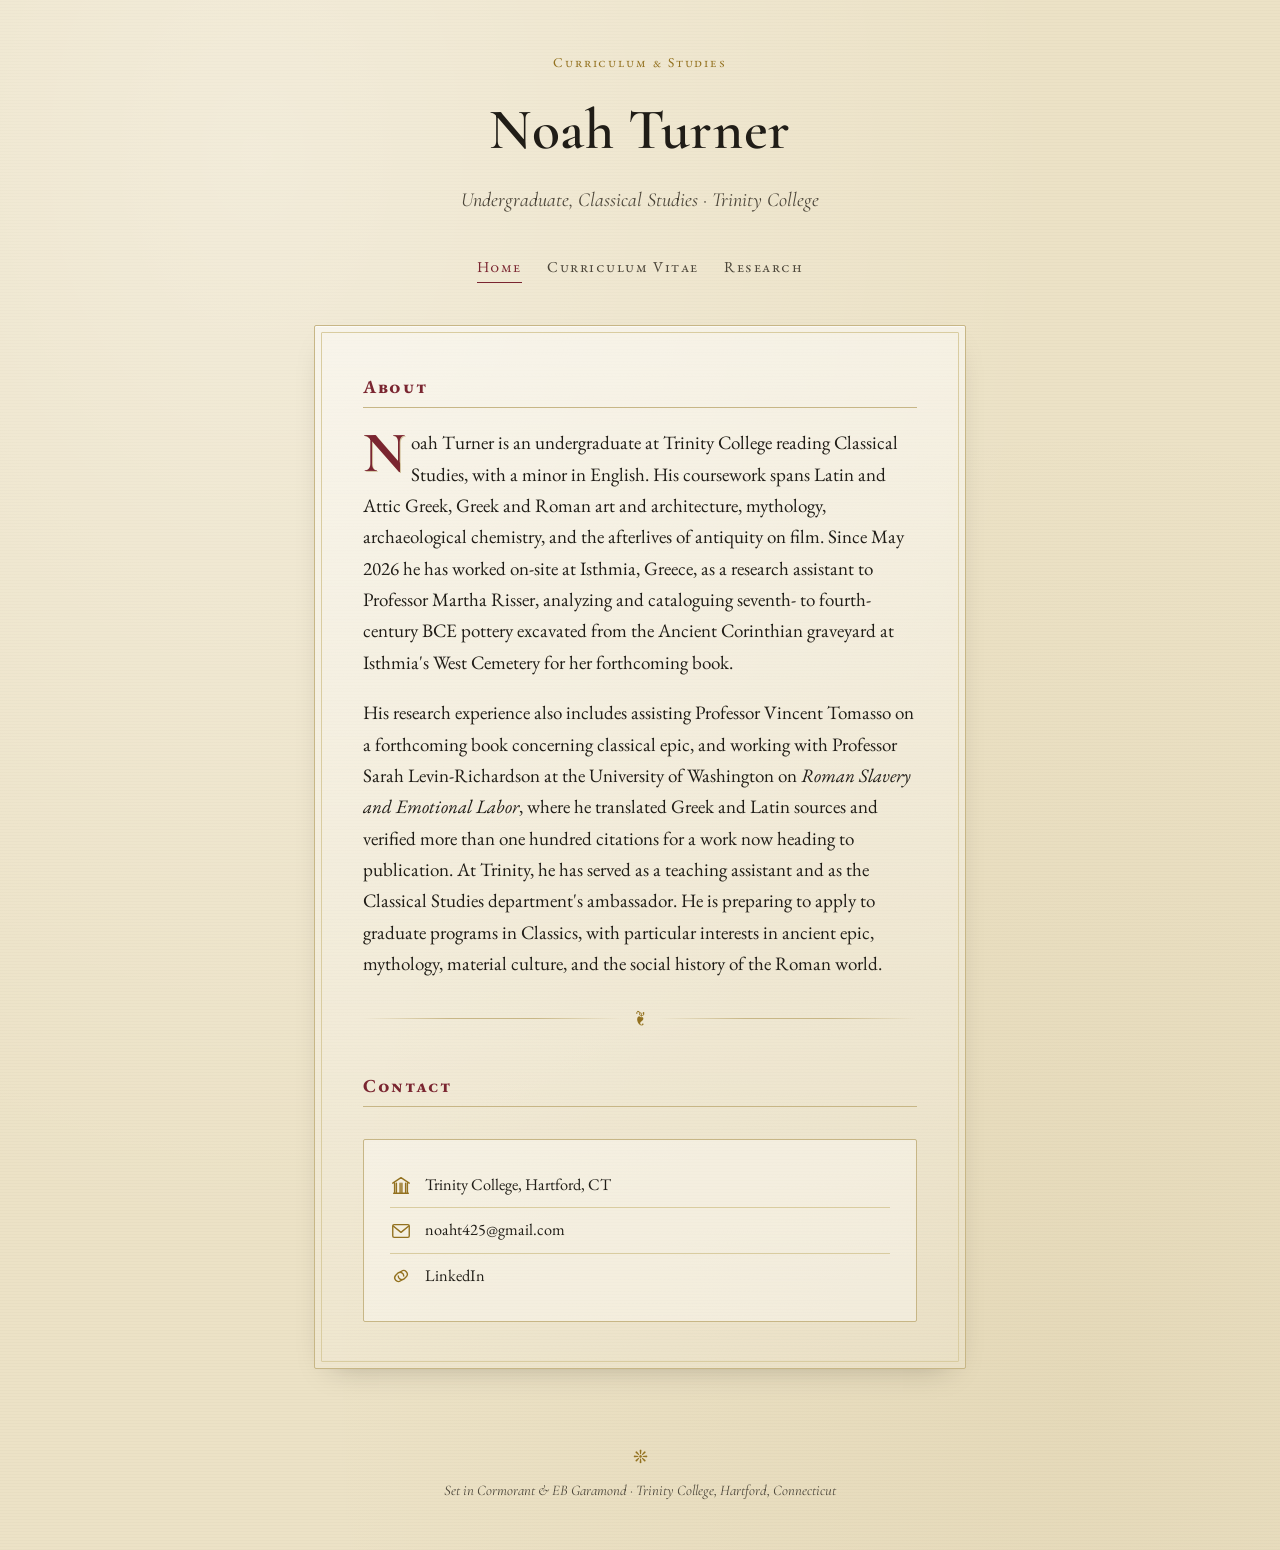
==== index.html @ b7ee2b7f "Add files via upload" ====
<!DOCTYPE html>
<html lang="en">
<head>
<meta charset="UTF-8">
<meta name="viewport" content="width=device-width, initial-scale=1.0">
<title>Noah Turner — Classical Studies</title>
<meta name="description" content="Noah Turner, undergraduate in Classical Studies at Trinity College. CV, research, and contact.">
<link rel="preconnect" href="https://fonts.googleapis.com">
<link rel="preconnect" href="https://fonts.gstatic.com" crossorigin>
<link href="https://fonts.googleapis.com/css2?family=Cormorant+Garamond:ital,wght@0,500;0,600;0,700;1,500&family=EB+Garamond:ital,wght@0,400;0,500;0,600;1,400&display=swap" rel="stylesheet">
<link rel="stylesheet" href="styles.css">
</head>
<body>
<div class="page">

  <header class="masthead">
    <span class="eyebrow">Curriculum &amp; Studies</span>
    <h1>Noah Turner</h1>
    <p class="tagline">Undergraduate, Classical Studies &middot; Trinity College</p>
  </header>

  <nav class="wayfinder" aria-label="Primary">
    <a href="index.html" aria-current="page">Home</a>
    <a href="cv.html">Curriculum&nbsp;Vitae</a>
    <a href="research.html">Research</a>
  </nav>

  <main class="leaf drop">
    <h2 class="section-head">About</h2>
    <p>
      Noah Turner is an undergraduate at Trinity College reading Classical Studies,
      with a minor in English. His coursework spans Latin and Attic Greek, Greek and
      Roman art and architecture, mythology, archaeological chemistry, and the
      afterlives of antiquity on film. Since May 2026 he has worked on-site at
      Isthmia, Greece, as a research assistant to Professor Martha Risser, analyzing
      and cataloguing seventh- to fourth-century BCE pottery excavated from the
      Ancient Corinthian graveyard at Isthmia's West Cemetery for her forthcoming
      book.
    </p>
    <p>
      His research experience also includes assisting Professor Vincent Tomasso on a
      forthcoming book concerning classical epic, and working with Professor Sarah
      Levin-Richardson at the University of Washington on <em>Roman Slavery and
      Emotional Labor</em>, where he translated Greek and Latin sources and verified
      more than one hundred citations for a work now heading to publication. At
      Trinity, he has served as a teaching assistant and as the Classical Studies
      department's ambassador. He is preparing to apply to graduate programs in
      Classics, with particular interests in ancient epic, mythology, material
      culture, and the social history of the Roman world.
    </p>

    <div class="rule" role="presentation"><span class="fleuron">&#10086;</span></div>

    <h2 class="section-head">Contact</h2>
    <div class="contact-card">
      <div class="contact-row">
        <svg viewBox="0 0 24 24" fill="none" stroke="currentColor" stroke-width="1.5" aria-hidden="true">
          <path d="M4 21h16M5 21V10M19 21V10M3 10l9-6 9 6M7 10v11M11 10v11M13 10v11M17 10v11" stroke-linecap="round" stroke-linejoin="round"/>
        </svg>
        <span class="plain">Trinity College, Hartford, CT</span>
      </div>
      <div class="contact-row">
        <svg viewBox="0 0 24 24" fill="none" stroke="currentColor" stroke-width="1.5" aria-hidden="true">
          <rect x="3" y="5" width="18" height="14" rx="1.5"/>
          <path d="M3.5 6.5l8.5 7 8.5-7" stroke-linecap="round" stroke-linejoin="round"/>
        </svg>
        <a href="mailto:noaht425@gmail.com">noaht425@gmail.com</a>
      </div>
      <div class="contact-row">
        <svg viewBox="0 0 24 24" fill="none" stroke="currentColor" stroke-width="1.5" aria-hidden="true">
          <path d="M9 12a4 4 0 0 0 6 3.5l3-3a4 4 0 0 0-5.5-5.7L11 8" stroke-linecap="round" stroke-linejoin="round"/>
          <path d="M15 12a4 4 0 0 0-6-3.5l-3 3a4 4 0 0 0 5.5 5.7L13 16" stroke-linecap="round" stroke-linejoin="round"/>
        </svg>
        <a href="https://www.linkedin.com/in/noah-turner-00b842254/" target="_blank" rel="noopener">LinkedIn</a>
      </div>
    </div>
  </main>

</div>

<footer class="colophon">
  <span class="glyph">&#10058;</span>
  Set in Cormorant &amp; EB Garamond &middot; Trinity College, Hartford, Connecticut
</footer>

</body>
</html>
---- styles.css ----
/* ============================================================
   Noah Turner — Classics — site stylesheet
   A quiet scriptorium: vellum ground, rubricated rules,
   an illuminated initial, and a scribe's colophon on each leaf.
   ============================================================ */

:root {
  --ink: #201d17;
  --ink-soft: #4a4438;
  --vellum: #ece2c6;
  --vellum-deep: #e2d5ae;
  --gilt: #93711f;
  --gilt-bright: #b08a2c;
  --rubric: #7a2530;
  --bay: #47533b;
  --line: #c7b686;
  --line-faint: #d9cca0;
  --max-w: 700px;
  --serif-display: "Cormorant Garamond", "Iowan Old Style", "Palatino Linotype", Georgia, serif;
  --serif-body: "EB Garamond", "Iowan Old Style", "Palatino Linotype", Georgia, serif;
}

@media (prefers-reduced-motion: no-preference) {
  html { scroll-behavior: smooth; }
}

* { box-sizing: border-box; }

html, body {
  margin: 0;
  padding: 0;
}

body {
  background-color: var(--vellum);
  background-image:
    radial-gradient(ellipse at 20% 10%, rgba(255,255,255,0.35), transparent 55%),
    radial-gradient(ellipse at 85% 90%, rgba(147,113,31,0.08), transparent 50%),
    repeating-linear-gradient(
      0deg,
      rgba(74,68,56,0.025) 0px,
      rgba(74,68,56,0.025) 1px,
      transparent 1px,
      transparent 3px
    );
  color: var(--ink);
  font-family: var(--serif-body);
  font-size: 19px;
  line-height: 1.65;
  min-height: 100vh;
  -webkit-font-smoothing: antialiased;
}

a {
  color: var(--rubric);
  text-decoration-thickness: 1px;
  text-underline-offset: 3px;
}
a:hover { color: var(--gilt-bright); }
a:focus-visible,
button:focus-visible {
  outline: 2px solid var(--gilt-bright);
  outline-offset: 3px;
}

.page {
  max-width: var(--max-w);
  margin: 0 auto;
  padding: 3.2rem 1.5rem 2rem;
}

/* ---------- Header / masthead ---------- */

.masthead {
  text-align: center;
  margin-bottom: 2.4rem;
}

.masthead .eyebrow {
  display: block;
  font-family: var(--serif-body);
  font-variant: small-caps;
  letter-spacing: 0.14em;
  font-size: 0.85rem;
  color: var(--gilt);
  margin-bottom: 0.6rem;
}

.masthead h1 {
  font-family: var(--serif-display);
  font-weight: 600;
  font-size: clamp(2.6rem, 7vw, 3.6rem);
  letter-spacing: 0.01em;
  margin: 0 0 0.35rem;
  color: var(--ink);
}

.masthead .tagline {
  font-family: var(--serif-display);
  font-style: italic;
  font-size: 1.25rem;
  color: var(--ink-soft);
  margin: 0;
}

/* Ornamental rule with center fleuron */
.rule {
  display: flex;
  align-items: center;
  gap: 0.9rem;
  margin: 1.6rem 0;
  color: var(--gilt);
}
.rule::before,
.rule::after {
  content: "";
  flex: 1;
  height: 1px;
  background: linear-gradient(90deg, transparent, var(--line), var(--line), transparent);
}
.rule .fleuron {
  font-size: 1rem;
  transform: translateY(-1px);
}

/* ---------- Nav ---------- */

nav.wayfinder {
  display: flex;
  justify-content: center;
  gap: 1.6rem;
  font-variant: small-caps;
  letter-spacing: 0.1em;
  font-size: 0.95rem;
  margin-bottom: 2.6rem;
}
nav.wayfinder a {
  color: var(--ink-soft);
  text-decoration: none;
  padding-bottom: 2px;
  border-bottom: 1px solid transparent;
}
nav.wayfinder a:hover,
nav.wayfinder a[aria-current="page"] {
  color: var(--rubric);
  border-bottom-color: var(--rubric);
}

/* ---------- Content card ---------- */

.leaf {
  background: linear-gradient(180deg, rgba(255,255,255,0.5), rgba(255,255,255,0.15));
  border: 1px solid var(--line);
  border-radius: 2px;
  padding: 2.4rem clamp(1.4rem, 5vw, 3rem);
  position: relative;
  box-shadow: 0 1px 0 rgba(255,255,255,0.6) inset, 0 12px 30px -18px rgba(32,29,23,0.35);
}
.leaf::before {
  content: "";
  position: absolute;
  inset: 6px;
  border: 1px solid var(--line-faint);
  border-radius: 1px;
  pointer-events: none;
}

/* ---------- Drop cap (illuminated initial) ---------- */

.drop p:first-of-type::first-letter {
  float: left;
  font-family: var(--serif-display);
  font-weight: 700;
  font-size: 3.6rem;
  line-height: 0.78;
  padding: 0.06em 0.1em 0 0;
  color: var(--rubric);
  text-shadow: 1px 1px 0 rgba(147,113,31,0.35);
}

/* ---------- Section headings ---------- */

h2.section-head {
  font-family: var(--serif-body);
  font-variant: small-caps;
  letter-spacing: 0.09em;
  font-size: 1.15rem;
  color: var(--rubric);
  border-bottom: 1px solid var(--line);
  padding-bottom: 0.4rem;
  margin: 2.4rem 0 1.1rem;
}
h2.section-head:first-of-type { margin-top: 0.4rem; }

h3.entry-title {
  font-family: var(--serif-display);
  font-weight: 600;
  font-size: 1.25rem;
  margin: 0 0 0.1rem;
  color: var(--ink);
}

.entry {
  margin-bottom: 1.4rem;
}

.entry-meta {
  display: flex;
  justify-content: space-between;
  align-items: baseline;
  gap: 1rem;
  flex-wrap: wrap;
  font-style: italic;
  color: var(--ink-soft);
  font-size: 0.98rem;
  margin-bottom: 0.35rem;
}

.entry ul {
  margin: 0.3rem 0 0;
  padding-left: 1.2rem;
}
.entry li { margin-bottom: 0.3rem; }

/* ---------- Contact block ---------- */

.contact-card {
  border: 1px solid var(--line);
  border-radius: 2px;
  background: rgba(255,255,255,0.35);
  padding: 1.4rem 1.6rem;
  margin: 2rem 0 0.5rem;
}

.contact-row {
  display: flex;
  align-items: center;
  gap: 0.85rem;
  padding: 0.55rem 0;
}
.contact-row + .contact-row {
  border-top: 1px solid var(--line-faint);
}
.contact-row svg {
  flex: none;
  width: 22px;
  height: 22px;
  color: var(--gilt);
}
.contact-row a,
.contact-row span.plain {
  font-size: 1.02rem;
  text-decoration: none;
  color: var(--ink);
}
.contact-row a:hover { color: var(--rubric); text-decoration: underline; }

/* ---------- Skills / tag list ---------- */

.tag-list {
  display: flex;
  flex-wrap: wrap;
  gap: 0.5rem 0.6rem;
  margin-top: 0.4rem;
}
.tag {
  font-variant: small-caps;
  letter-spacing: 0.04em;
  font-size: 0.92rem;
  border: 1px solid var(--line);
  border-radius: 2px;
  padding: 0.2rem 0.65rem;
  color: var(--ink-soft);
  background: rgba(255,255,255,0.4);
}

.download-line {
  text-align: center;
  margin: 1.6rem 0 0.4rem;
  font-variant: small-caps;
  letter-spacing: 0.06em;
  font-size: 0.98rem;
}
.download-line a {
  border: 1px solid var(--rubric);
  padding: 0.5rem 1.3rem;
  border-radius: 2px;
  text-decoration: none;
  display: inline-block;
}
.download-line a:hover {
  background: var(--rubric);
  color: var(--vellum);
}

/* ---------- Colophon (footer) ---------- */

footer.colophon {
  max-width: var(--max-w);
  margin: 2.6rem auto 0;
  padding: 0 1.5rem 3rem;
  text-align: center;
  font-family: var(--serif-display);
  font-style: italic;
  font-size: 0.92rem;
  color: var(--ink-soft);
}
footer.colophon .glyph {
  display: block;
  color: var(--gilt);
  font-style: normal;
  font-size: 1.1rem;
  margin-bottom: 0.4rem;
}

/* ---------- Responsive ---------- */

@media (max-width: 520px) {
  body { font-size: 17.5px; }
  .leaf { padding: 1.8rem 1.2rem; }
  nav.wayfinder { gap: 1.1rem; font-size: 0.88rem; }
  .entry-meta { flex-direction: column; gap: 0.15rem; }
}

/* ---------- Print (CV page) ---------- */

@media print {
  body { background: #fff; }
  .leaf { box-shadow: none; border: none; }
  .leaf::before { display: none; }
  nav.wayfinder, .download-line, footer.colophon { display: none; }
}
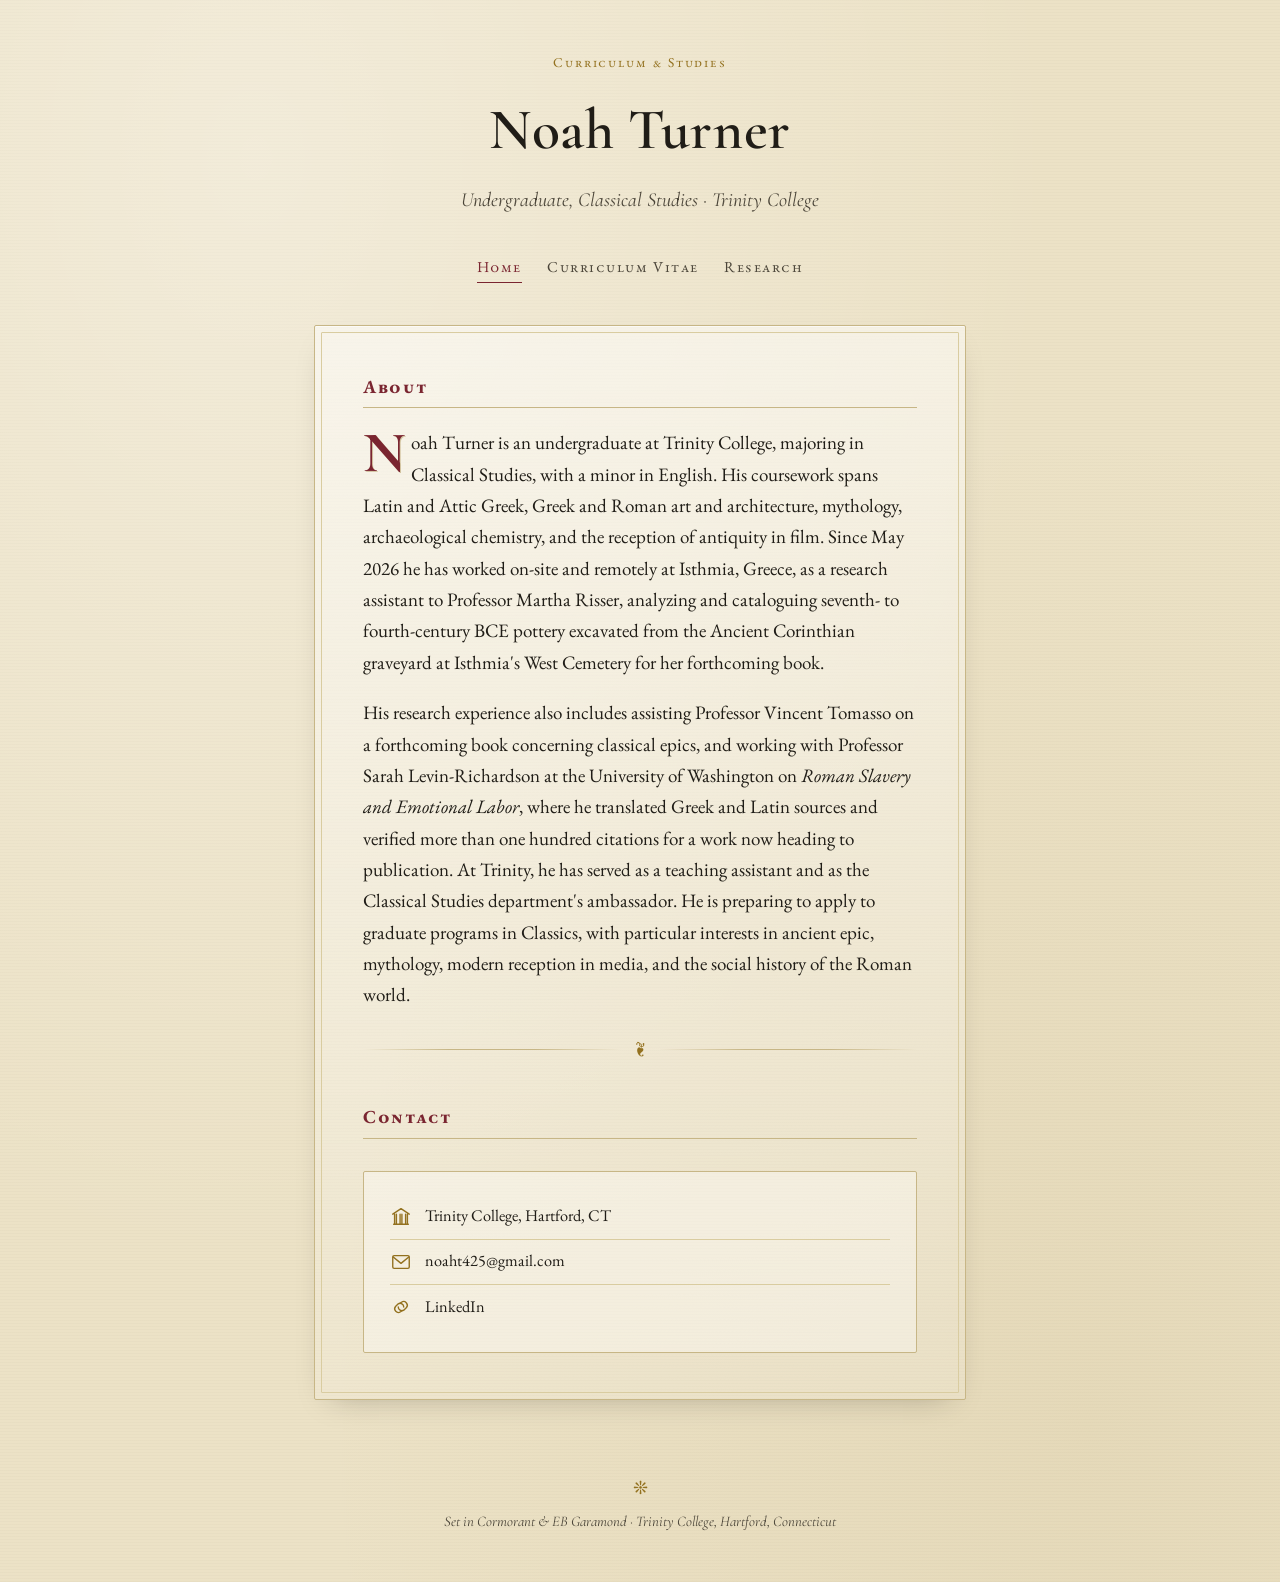
==== commit b5ab1d65: "Update index.html" ====
--- a/index.html
+++ b/index.html
@@ -28,10 +28,10 @@
   <main class="leaf drop">
     <h2 class="section-head">About</h2>
     <p>
-      Noah Turner is an undergraduate at Trinity College reading Classical Studies,
+      Noah Turner is an undergraduate at Trinity College, majoring in Classical Studies,
       with a minor in English. His coursework spans Latin and Attic Greek, Greek and
       Roman art and architecture, mythology, archaeological chemistry, and the
-      afterlives of antiquity on film. Since May 2026 he has worked on-site at
+      reception of antiquity in film. Since May 2026 he has worked on-site and remotely at
       Isthmia, Greece, as a research assistant to Professor Martha Risser, analyzing
       and cataloguing seventh- to fourth-century BCE pottery excavated from the
       Ancient Corinthian graveyard at Isthmia's West Cemetery for her forthcoming
@@ -39,14 +39,13 @@
     </p>
     <p>
       His research experience also includes assisting Professor Vincent Tomasso on a
-      forthcoming book concerning classical epic, and working with Professor Sarah
+      forthcoming book concerning classical epics, and working with Professor Sarah
       Levin-Richardson at the University of Washington on <em>Roman Slavery and
       Emotional Labor</em>, where he translated Greek and Latin sources and verified
       more than one hundred citations for a work now heading to publication. At
       Trinity, he has served as a teaching assistant and as the Classical Studies
       department's ambassador. He is preparing to apply to graduate programs in
-      Classics, with particular interests in ancient epic, mythology, material
-      culture, and the social history of the Roman world.
+      Classics, with particular interests in ancient epic, mythology, modern reception in media, and the social history of the Roman world.
     </p>
 
     <div class="rule" role="presentation"><span class="fleuron">&#10086;</span></div>
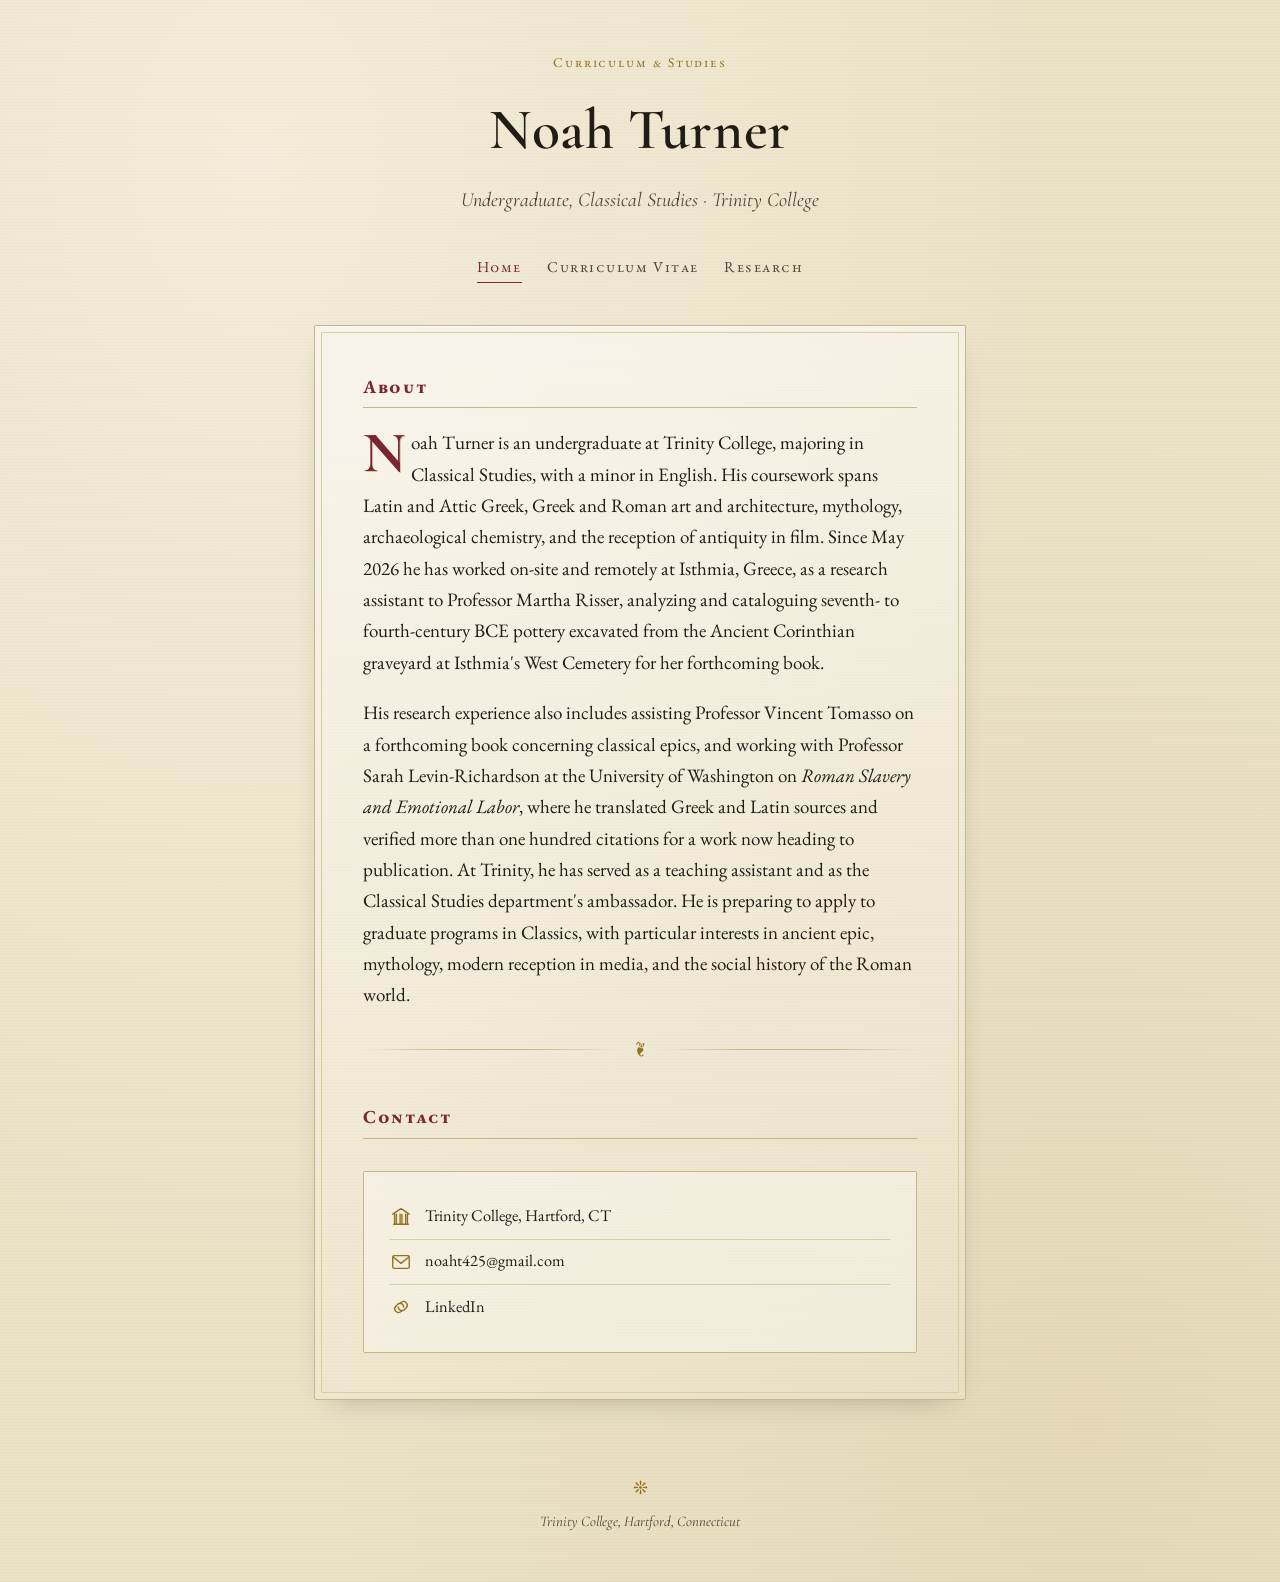
==== commit 6d6ef5be: "Update index.html" ====
--- a/index.html
+++ b/index.html
@@ -79,7 +79,7 @@
 
 <footer class="colophon">
   <span class="glyph">&#10058;</span>
-  Set in Cormorant &amp; EB Garamond &middot; Trinity College, Hartford, Connecticut
+  Trinity College, Hartford, Connecticut
 </footer>
 
 </body>
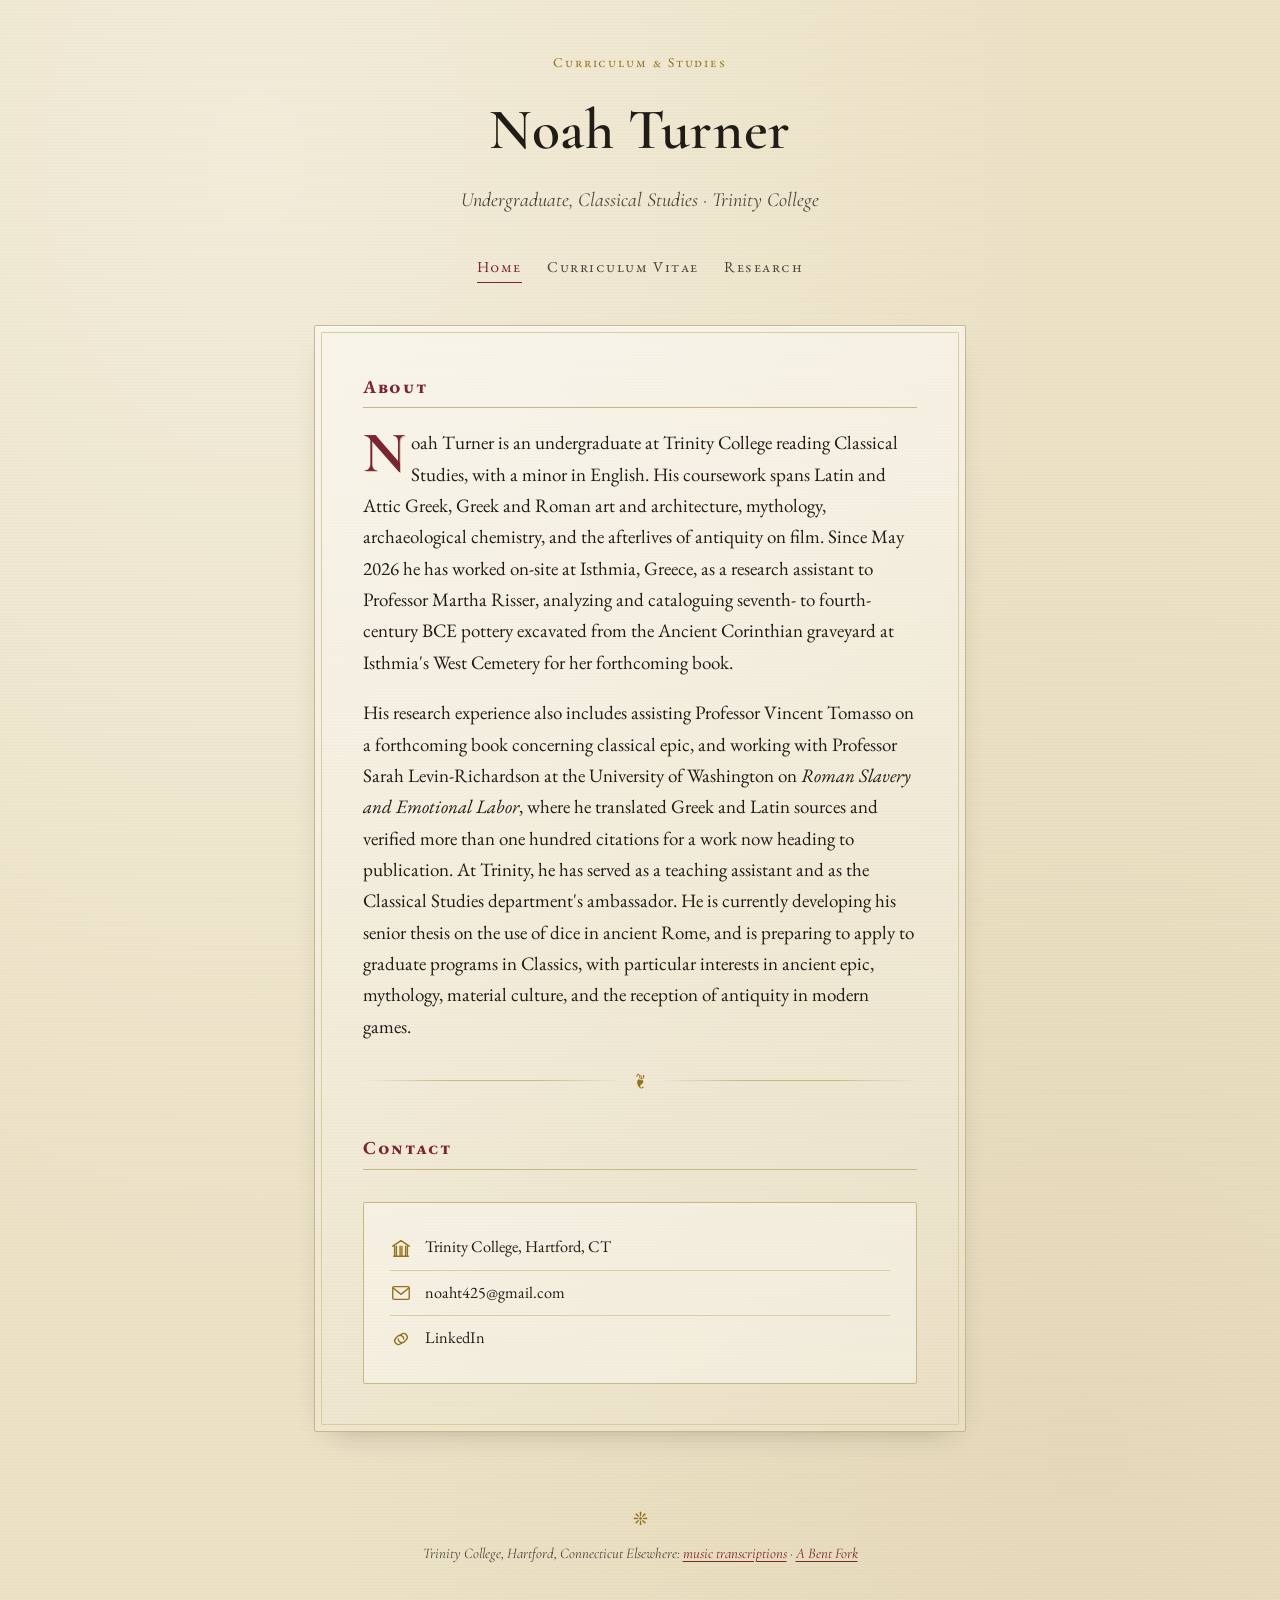
==== commit f33e2562: "Update index.html" ====
--- a/index.html
+++ b/index.html
@@ -28,10 +28,10 @@
   <main class="leaf drop">
     <h2 class="section-head">About</h2>
     <p>
-      Noah Turner is an undergraduate at Trinity College, majoring in Classical Studies,
+      Noah Turner is an undergraduate at Trinity College reading Classical Studies,
       with a minor in English. His coursework spans Latin and Attic Greek, Greek and
       Roman art and architecture, mythology, archaeological chemistry, and the
-      reception of antiquity in film. Since May 2026 he has worked on-site and remotely at
+      afterlives of antiquity on film. Since May 2026 he has worked on-site at
       Isthmia, Greece, as a research assistant to Professor Martha Risser, analyzing
       and cataloguing seventh- to fourth-century BCE pottery excavated from the
       Ancient Corinthian graveyard at Isthmia's West Cemetery for her forthcoming
@@ -39,13 +39,15 @@
     </p>
     <p>
       His research experience also includes assisting Professor Vincent Tomasso on a
-      forthcoming book concerning classical epics, and working with Professor Sarah
+      forthcoming book concerning classical epic, and working with Professor Sarah
       Levin-Richardson at the University of Washington on <em>Roman Slavery and
       Emotional Labor</em>, where he translated Greek and Latin sources and verified
       more than one hundred citations for a work now heading to publication. At
       Trinity, he has served as a teaching assistant and as the Classical Studies
-      department's ambassador. He is preparing to apply to graduate programs in
-      Classics, with particular interests in ancient epic, mythology, modern reception in media, and the social history of the Roman world.
+      department's ambassador. He is currently developing his senior thesis on the
+      use of dice in ancient Rome, and is preparing to apply to graduate programs in
+      Classics, with particular interests in ancient epic, mythology, material
+      culture, and the reception of antiquity in modern games.
     </p>
 
     <div class="rule" role="presentation"><span class="fleuron">&#10086;</span></div>
@@ -80,6 +82,7 @@
 <footer class="colophon">
   <span class="glyph">&#10058;</span>
   Trinity College, Hartford, Connecticut
+  <span class="elsewhere">Elsewhere: <a href="https://musescore.com/user/34465157" target="_blank" rel="noopener">music transcriptions</a> &middot; <a href="https://abentfork.com" target="_blank" rel="noopener">A Bent Fork</a></span>
 </footer>
 
 </body>
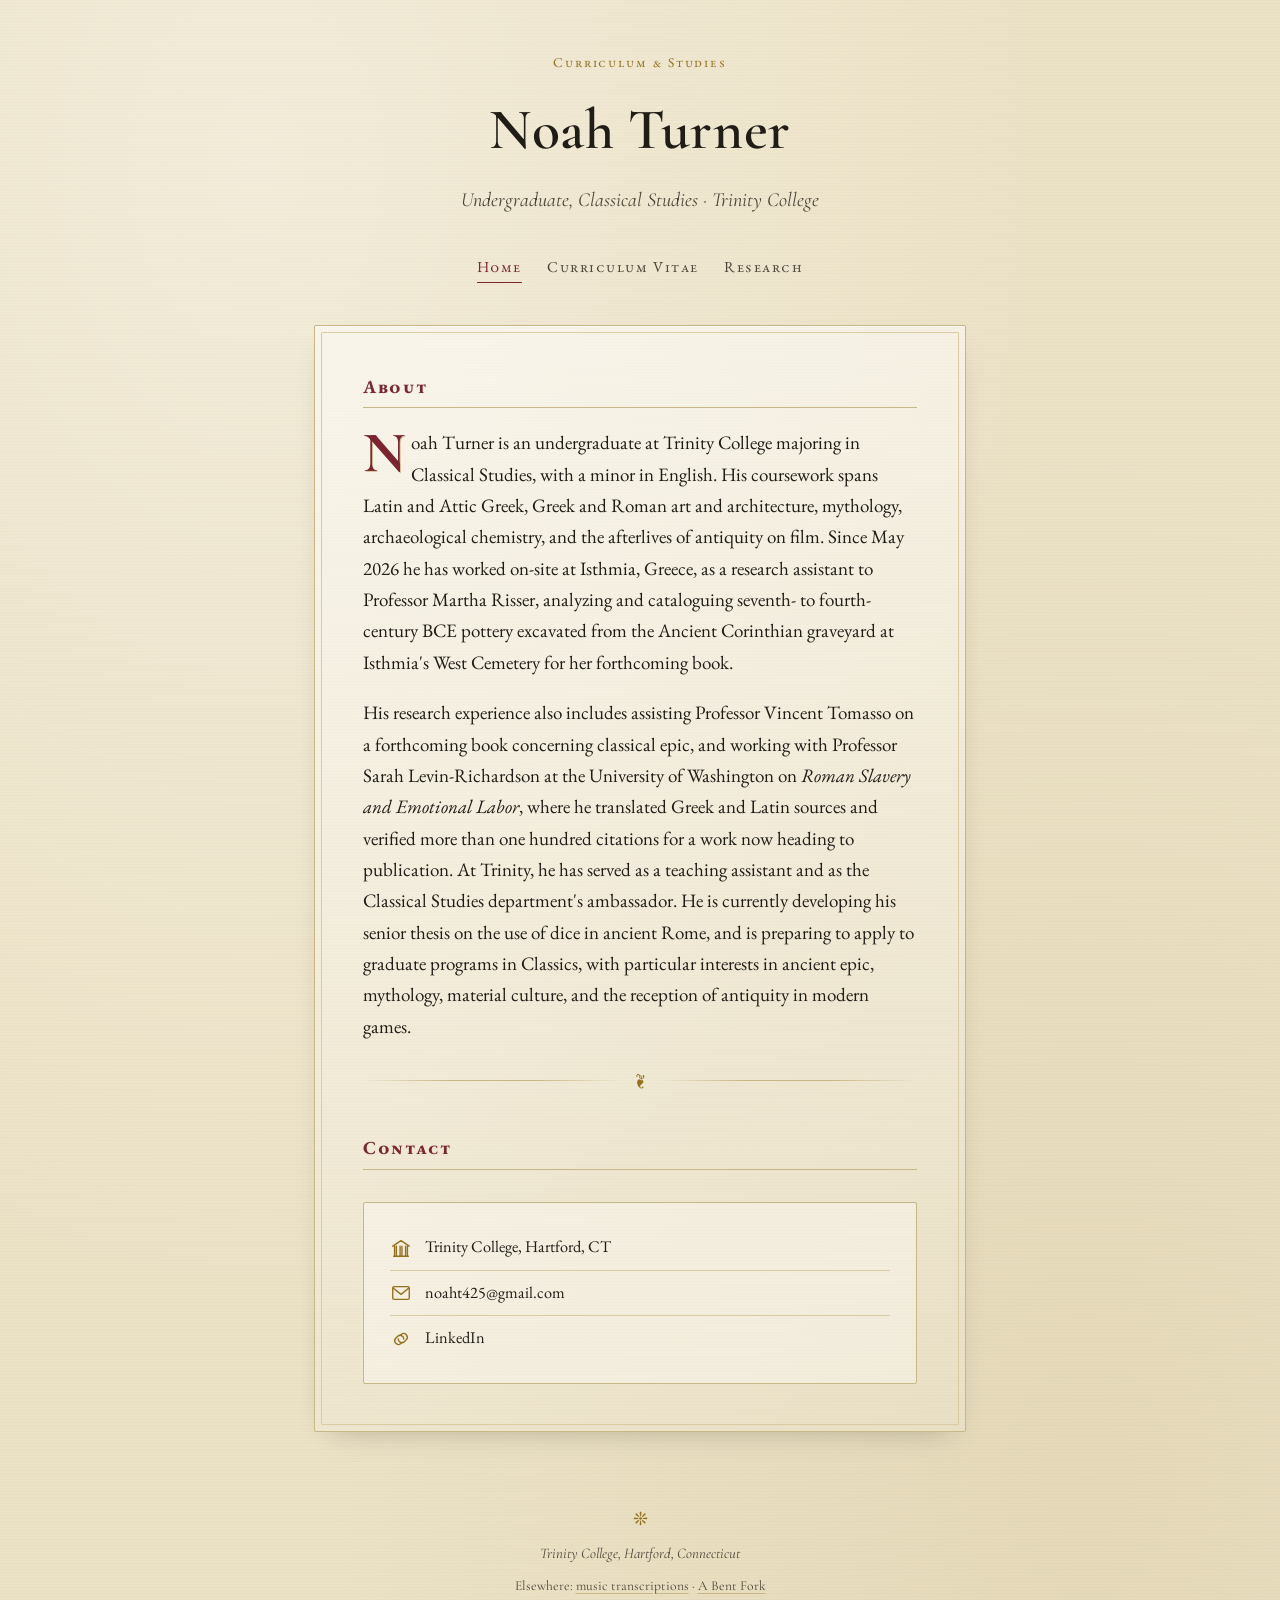
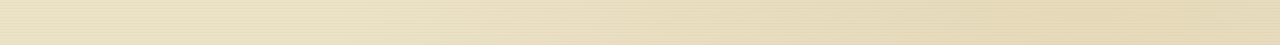
==== commit c05d988d: "Update index.html" ====
--- a/index.html
+++ b/index.html
@@ -28,7 +28,7 @@
   <main class="leaf drop">
     <h2 class="section-head">About</h2>
     <p>
-      Noah Turner is an undergraduate at Trinity College reading Classical Studies,
+      Noah Turner is an undergraduate at Trinity College majoring in Classical Studies,
       with a minor in English. His coursework spans Latin and Attic Greek, Greek and
       Roman art and architecture, mythology, archaeological chemistry, and the
       afterlives of antiquity on film. Since May 2026 he has worked on-site at
--- a/styles.css
+++ b/styles.css
@@ -313,6 +313,22 @@
   margin-bottom: 0.4rem;
 }
 
+footer.colophon .elsewhere {
+  display: block;
+  margin-top: 0.6rem;
+  font-style: normal;
+  font-size: 0.85rem;
+  color: var(--ink-soft);
+}
+footer.colophon .elsewhere a {
+  color: var(--ink-soft);
+  text-decoration: underline;
+  text-decoration-color: var(--line);
+}
+footer.colophon .elsewhere a:hover {
+  color: var(--rubric);
+}
+
 /* ---------- Responsive ---------- */
 
 @media (max-width: 520px) {
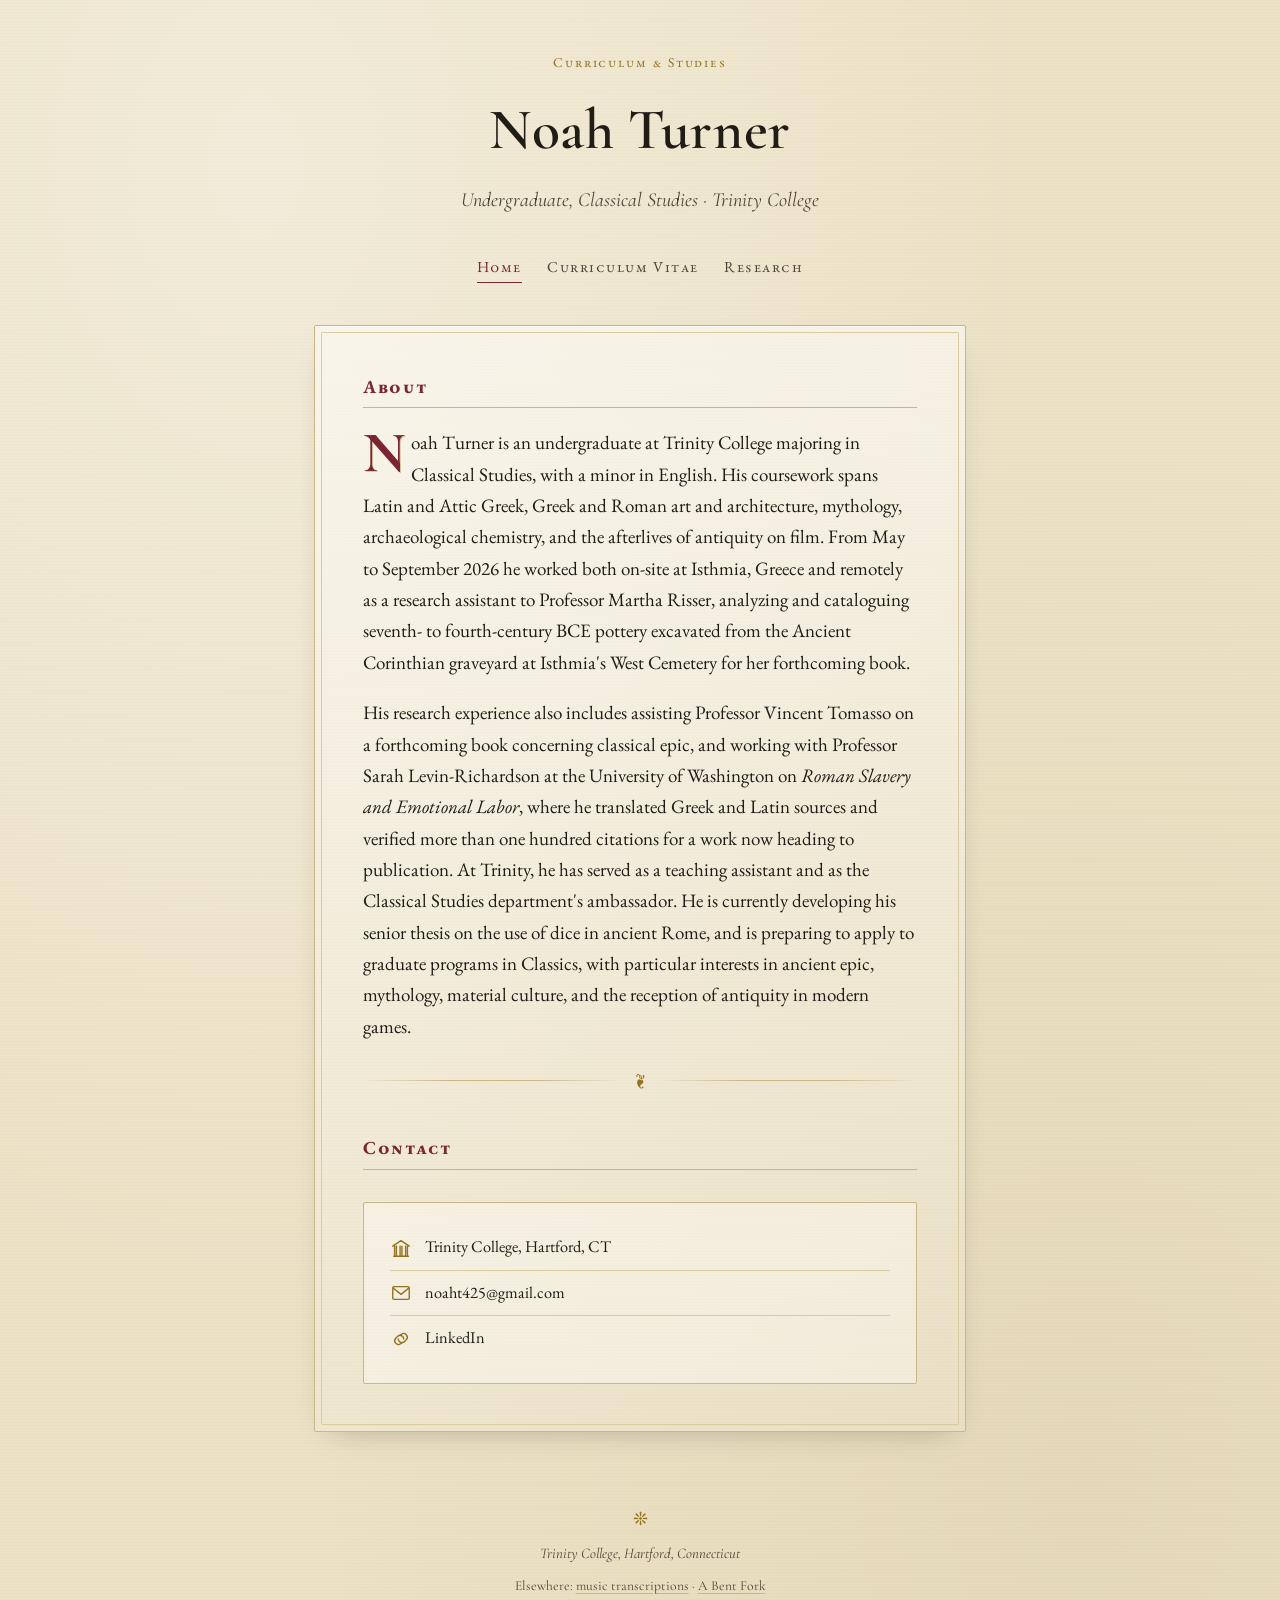
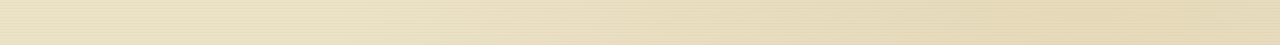
==== commit 1fa658b9: "Update index.html" ====
--- a/index.html
+++ b/index.html
@@ -31,8 +31,8 @@
       Noah Turner is an undergraduate at Trinity College majoring in Classical Studies,
       with a minor in English. His coursework spans Latin and Attic Greek, Greek and
       Roman art and architecture, mythology, archaeological chemistry, and the
-      afterlives of antiquity on film. Since May 2026 he has worked on-site at
-      Isthmia, Greece, as a research assistant to Professor Martha Risser, analyzing
+      afterlives of antiquity on film. From May to September 2026 he worked both on-site at
+      Isthmia, Greece and remotely as a research assistant to Professor Martha Risser, analyzing
       and cataloguing seventh- to fourth-century BCE pottery excavated from the
       Ancient Corinthian graveyard at Isthmia's West Cemetery for her forthcoming
       book.
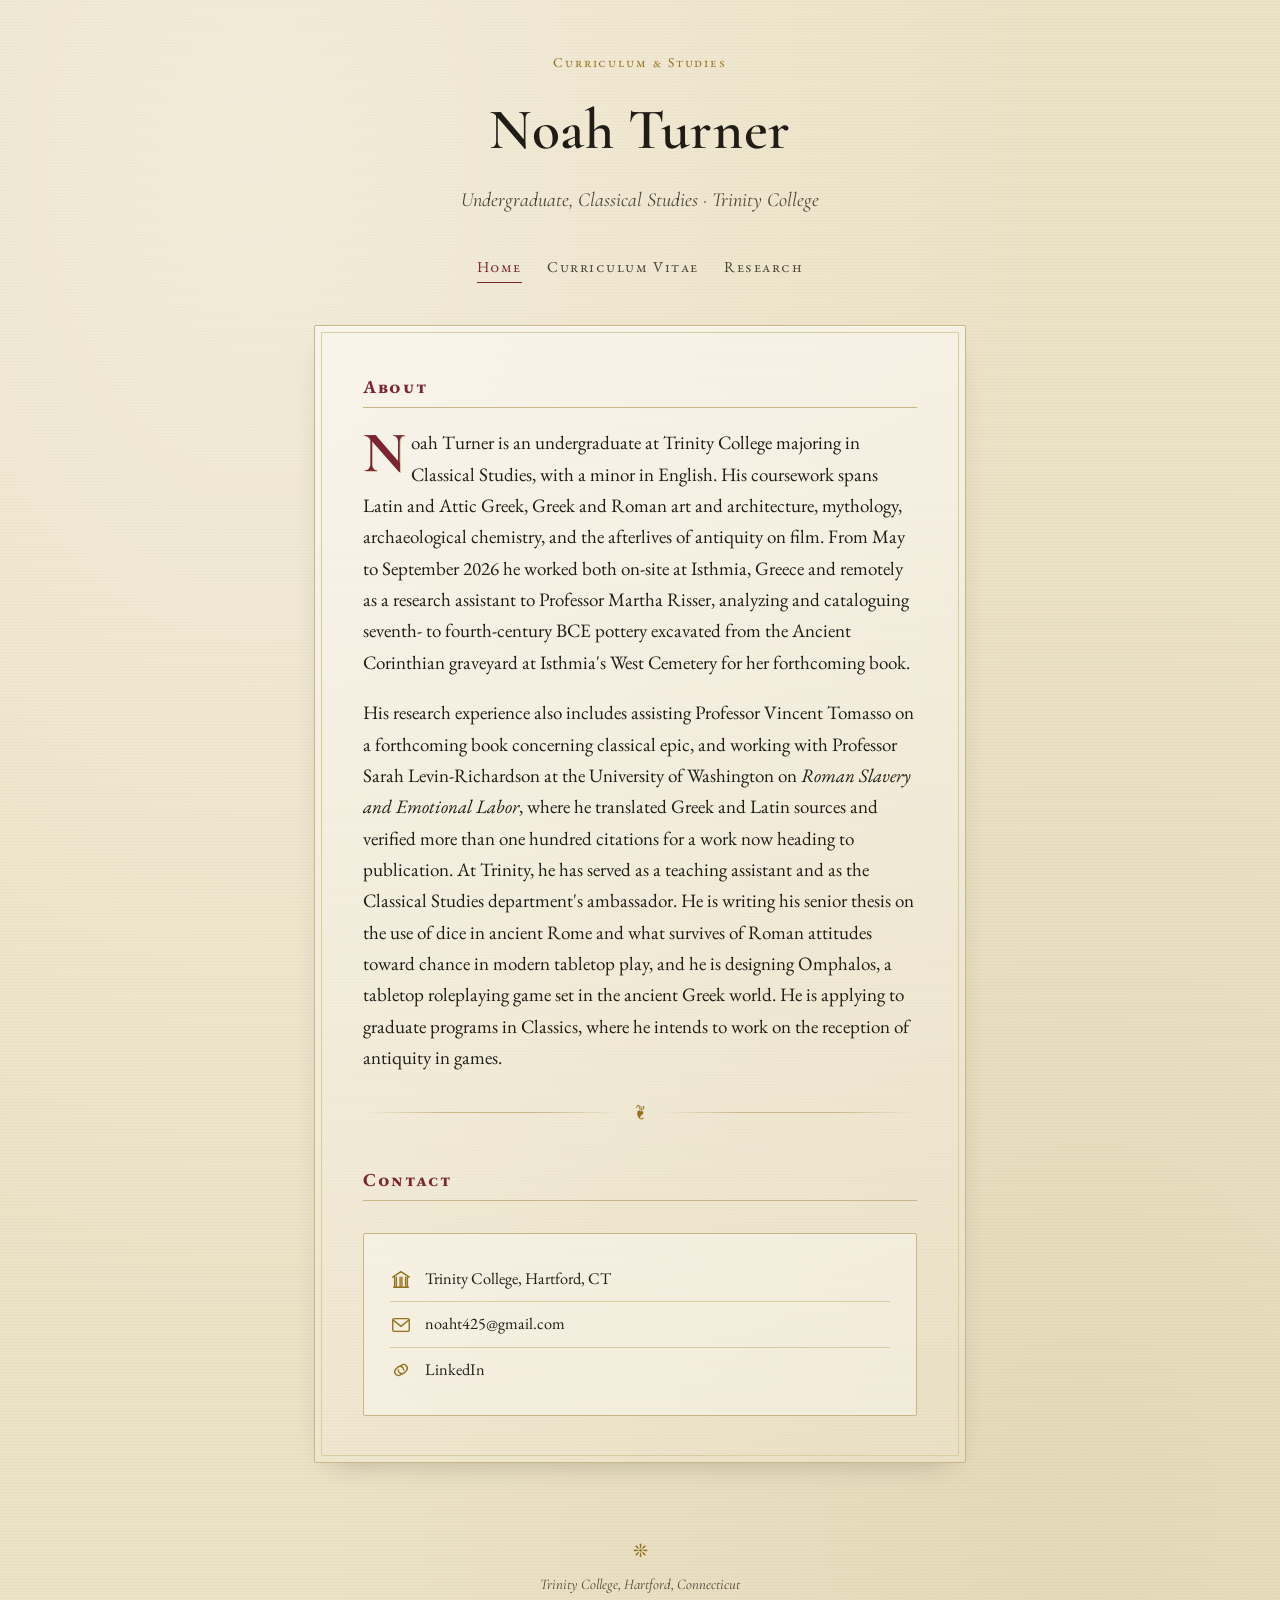
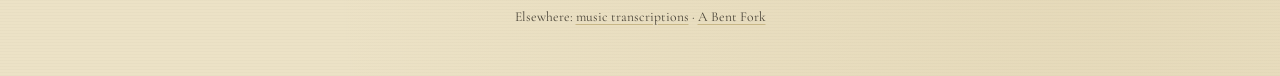
==== commit 82bc1813: "Add Omphalos project and update thesis sections Add an Omphalos entry under Projects on the research" ====
--- a/index.html
+++ b/index.html
@@ -44,10 +44,11 @@
       Emotional Labor</em>, where he translated Greek and Latin sources and verified
       more than one hundred citations for a work now heading to publication. At
       Trinity, he has served as a teaching assistant and as the Classical Studies
-      department's ambassador. He is currently developing his senior thesis on the
-      use of dice in ancient Rome, and is preparing to apply to graduate programs in
-      Classics, with particular interests in ancient epic, mythology, material
-      culture, and the reception of antiquity in modern games.
+      department's ambassador. He is writing his senior thesis on the use of dice in
+      ancient Rome and what survives of Roman attitudes toward chance in modern
+      tabletop play, and he is designing Omphalos, a tabletop roleplaying game set in
+      the ancient Greek world. He is applying to graduate programs in Classics, where
+      he intends to work on the reception of antiquity in games.
     </p>
 
     <div class="rule" role="presentation"><span class="fleuron">&#10086;</span></div>
